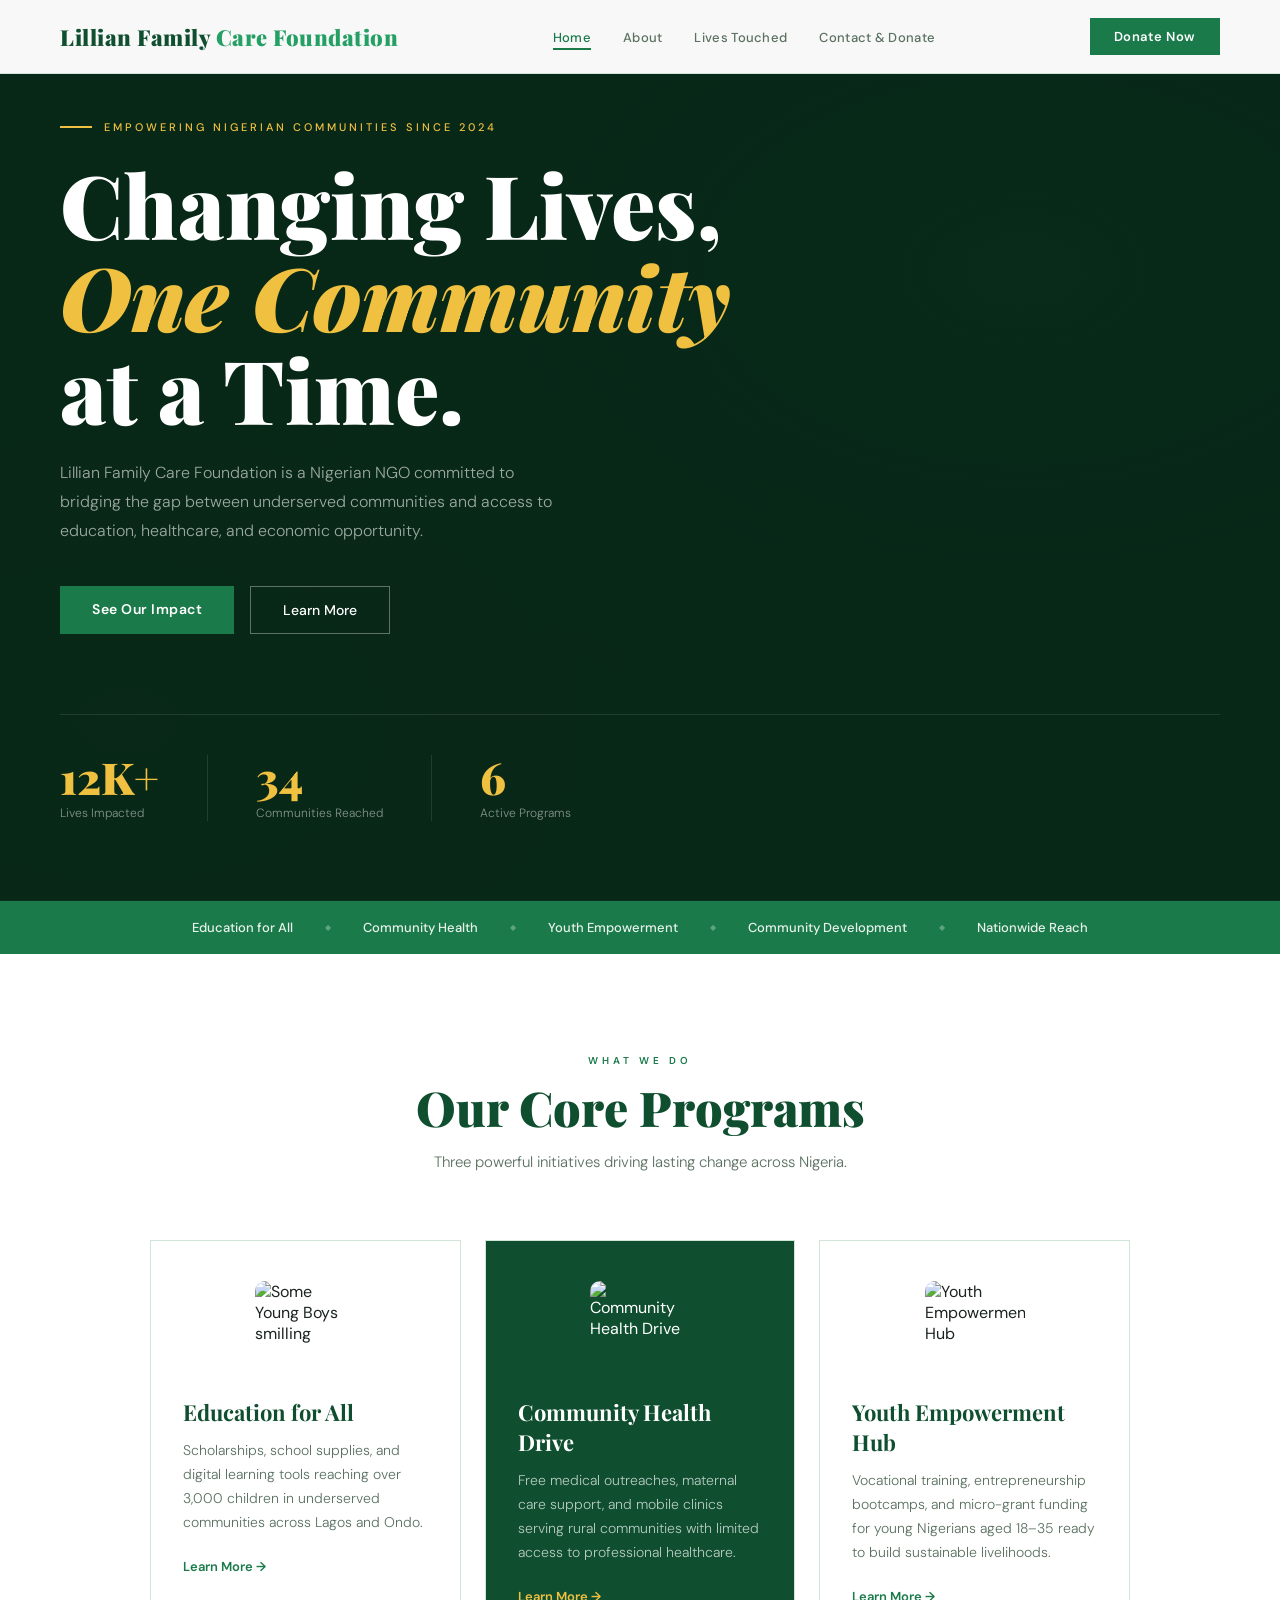
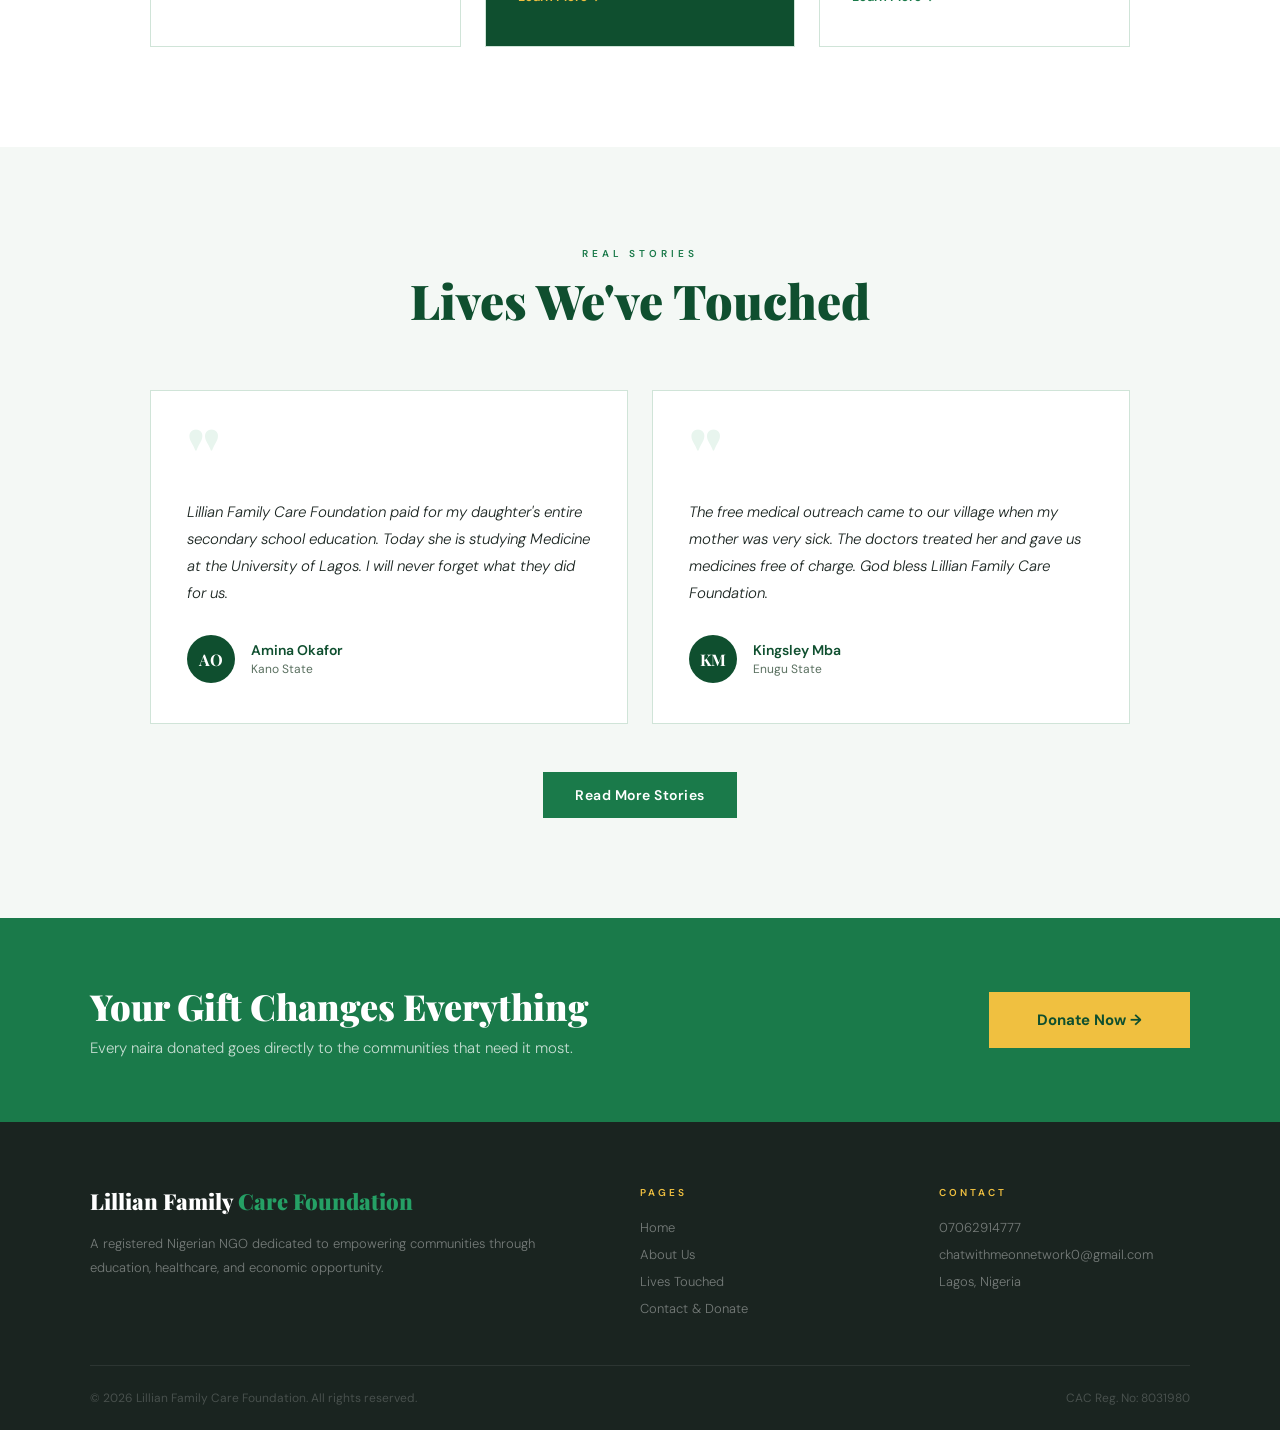
==== index.html @ 12ccfe1e "Add files via upload" ====
<!DOCTYPE html>
<html lang="en">
<head>
<meta charset="UTF-8"/>
<meta name="viewport" content="width=device-width, initial-scale=1.0"/>
<title>Lillian Family Care Foundation — Home</title>
<link href="https://fonts.googleapis.com/css2?family=Playfair+Display:ital,wght@0,400;0,700;0,900;1,400;1,700&family=DM+Sans:wght@300;400;500;600&display=swap" rel="stylesheet"/>
<link rel="stylesheet" href="stylesheet.css"/>
</head>
<body>

<!-- NAV -->
<nav class="navbar">
  <div class="nav-logo">Lillian Family  <span>Care Foundation</span></div>
  <ul class="nav-links">
    <li><a href="index.html" class="active">Home</a></li>
    <li><a href="about.html">About</a></li>
    <li><a href="lives.html">Lives Touched</a></li>
    <li><a href="contact.html">Contact & Donate</a></li>
  </ul>
  <a href="contact.html#donate" class="nav-donate">Donate Now</a>
  <button class="hamburger" onclick="toggleMenu()">☰</button>
</nav>

<!-- HERO -->
<section class="hero">
  <div class="hero-glow"></div>
  <div class="hero-content">
    <div class="hero-tag">Empowering Nigerian Communities Since 2024</div>
    <h1 class="hero-title">Changing Lives,<br/><em>One Community</em><br/>at a Time.</h1>
    <p class="hero-desc">Lillian Family Care Foundation is a Nigerian NGO committed to bridging the gap between underserved communities and access to education, healthcare, and economic opportunity.</p>
    <div class="hero-btns">
      <a href="lives.html" class="btn-primary">See Our Impact</a>
      <a href="about.html" class="btn-outline">Learn More</a>
    </div>
  </div>
  <div class="hero-stats">
    <div class="stat-card">
      <div class="stat-num">12K+</div>
      <div class="stat-label">Lives Impacted</div>
    </div>
    <div class="stat-card">
      <div class="stat-num">34</div>
      <div class="stat-label">Communities Reached</div>
    </div>
    <div class="stat-card">
      <div class="stat-num">6</div>
      <div class="stat-label">Active Programs</div>
    </div>
  </div>
</section>

<!-- MISSION STRIP -->
<section class="mission-strip">
  <div class="strip-inner">
    <div class="strip-item"> Education for All</div>
    <div class="strip-divider">◆</div>
    <div class="strip-item"> Community Health</div>
    <div class="strip-divider">◆</div>
    <div class="strip-item"> Youth Empowerment</div>
    <div class="strip-divider">◆</div>
    <div class="strip-item"> Community Development</div>
    <div class="strip-divider">◆</div>
    <div class="strip-item"> Nationwide Reach</div>
  </div>
</section>

<!-- WHAT WE DO -->
<section class="section">
  <div class="section-inner">
    <div class="section-header">
      <div class="eyebrow">What We Do</div>
      <h2 class="section-title">Our Core Programs</h2>
      <p class="section-sub">Three powerful initiatives driving lasting change across Nigeria.</p>
    </div>
    <div class="programs-grid">
      <div class="program-card">
      <img src="image/Education.jpg" alt="Some Young Boys smilling" class="card-img">
        <h3 class="program-name">Education for All</h3>
        <p class="program-desc">Scholarships, school supplies, and digital learning tools reaching over 3,000 children in underserved communities across Lagos and Ondo.</p>
        <a href="about.html" class="program-link">Learn More →</a>
      </div>
      <div class="program-card featured">
        <img src="image/Health.jpg" alt="Community Health Drive" class="card-img">
        <h3 class="program-name">Community Health Drive</h3>
        <p class="program-desc">Free medical outreaches, maternal care support, and mobile clinics serving rural communities with limited access to professional healthcare.</p>
        <a href="about.html" class="program-link">Learn More →</a>
      </div>
      <div class="program-card">
       <img src="image/Youth.jpg" alt="Youth Empowerment Hub" class="card-img">
        <h3 class="program-name">Youth Empowerment Hub</h3>
        <p class="program-desc">Vocational training, entrepreneurship bootcamps, and micro-grant funding for young Nigerians aged 18–35 ready to build sustainable livelihoods.</p>
        <a href="about.html" class="program-link">Learn More →</a>
      </div>
    </div>
  </div>
</section>

<!-- TESTIMONIAL PREVIEW -->
<section class="section alt-bg">
  <div class="section-inner">
    <div class="section-header">
      <div class="eyebrow">Real Stories</div>
      <h2 class="section-title">Lives We've Touched</h2>
    </div>
    <div class="testimonial-preview">
      <div class="testimonial-card">
        <div class="quote-mark">"</div>
        <p class="testimonial-text">Lillian Family Care Foundation paid for my daughter's entire secondary school education. Today she is studying Medicine at the University of Lagos. I will never forget what they did for us.</p>
        <div class="testimonial-author">
          <div class="author-avatar">AO</div>
          <div>
            <div class="author-name">Amina Okafor</div>
            <div class="author-location">Kano State</div>
          </div>
        </div>
      </div>
      <div class="testimonial-card">
        <div class="quote-mark">"</div>
        <p class="testimonial-text">The free medical outreach came to our village when my mother was very sick. The doctors treated her and gave us medicines free of charge. God bless Lillian Family Care Foundation.</p>
        <div class="testimonial-author">
          <div class="author-avatar">KM</div>
          <div>
            <div class="author-name">Kingsley Mba</div>
            <div class="author-location">Enugu State</div>
          </div>
        </div>
      </div>
    </div>
    <div class="center-btn">
      <a href="lives.html" class="btn-primary">Read More Stories</a>
    </div>
  </div>
</section>

<!-- DONATE BANNER -->
<section class="donate-banner">
  <div class="donate-banner-inner">
    <div>
      <h2 class="donate-banner-title">Your Gift Changes Everything</h2>
      <p class="donate-banner-sub">Every naira donated goes directly to the communities that need it most.</p>
    </div>
    <a href="contact.html#donate" class="btn-donate-big">Donate Now →</a>
  </div>
</section>

<!-- FOOTER -->
<footer class="footer">
  <div class="footer-inner">
    <div class="footer-brand">
      <div class="footer-logo">Lillian Family <span> Care Foundation</span></div>
      <p class="footer-desc">A registered Nigerian NGO dedicated to empowering communities through education, healthcare, and economic opportunity.</p>
    </div>
    <div class="footer-col">
      <div class="footer-col-title">Pages</div>
      <ul class="footer-links">
        <li><a href="index.html">Home</a></li>
        <li><a href="about.html">About Us</a></li>
        <li><a href="lives.html">Lives Touched</a></li>
        <li><a href="contact.html">Contact & Donate</a></li>
      </ul>
    </div>
    <div class="footer-col">
      <div class="footer-col-title">Contact</div>
      <ul class="footer-links">
        <li><a href="tel:07062914777">07062914777</a></li>
        <li><a href="mailto:chatwithmeonnetwork0@gmail.com" target="_blank" rel="noopener noreferrer">chatwithmeonnetwork0@gmail.com</a></li>
        <li>Lagos, Nigeria</li>
      </ul>
    </div>
  </div>
  <div class="footer-bottom">
    <span>© 2026 Lillian Family Care Foundation. All rights reserved.</span>
    <span>CAC Reg. No: 8031980</span>
  </div>
</footer>

<script src="script.js"></script>
</body>
</html>
---- stylesheet.css ----
/* ===== Stylesheet STYLES — Lillian Family Care Foundation ===== */

:root {
  --green: #1a7a4a;
  --green-dark: #0f4f2f;
  --green-light: #25a065;
  --green-pale: #e8f5ee;
  --accent: #f0c040;
  --white: #ffffff;
  --off: #f4f8f5;
  --text: #1a2420;
  --muted: #5a7060;
  --border: #d0e4d8;
  --shadow: 0 4px 24px rgba(26,122,74,0.10);
}

* { margin: 0; padding: 0; box-sizing: border-box; }
html { scroll-behavior: smooth; }

body {
  font-family: 'DM Sans', sans-serif;
  color: var(--text);
  background: var(--white);
  overflow-x: hidden;
}

/* ===== NAVBAR ===== */
.navbar {
  position: fixed; top: 0; left: 0; right: 0; z-index: 100;
  display: flex; justify-content: space-between; align-items: center;
  padding: 18px 60px;
  background: rgba(255,255,255,0.97);
  backdrop-filter: blur(12px);
  border-bottom: 1px solid var(--border);
  transition: box-shadow 0.3s;
}

.navbar.scrolled { box-shadow: 0 2px 20px rgba(0,0,0,0.08); }

.nav-logo {
  font-family: 'Playfair Display', serif;
  font-size: 22px; font-weight: 900;
  color: var(--green-dark); letter-spacing: 0.5px;
  text-decoration: none;
}
.nav-logo span { color: var(--green-light); }

.nav-links { display: flex; gap: 32px; list-style: none; }
.nav-links a {
  font-size: 13px; font-weight: 500;
  color: var(--muted); text-decoration: none;
  letter-spacing: 0.3px; transition: color 0.2s;
  padding-bottom: 2px;
}
.nav-links a:hover, .nav-links a.active {
  color: var(--green);
  border-bottom: 2px solid var(--green);
}

.nav-donate {
  background: var(--green);
  color: var(--white);
  padding: 10px 24px;
  font-size: 13px; font-weight: 600;
  border: none; cursor: pointer;
  letter-spacing: 0.5px;
  text-decoration: none;
  transition: background 0.2s;
}
.nav-donate:hover { background: var(--green-dark); }

.hamburger {
  display: none; font-size: 22px; cursor: pointer; color: var(--green-dark);
}

.mobile-menu {
  display: none; flex-direction: column;
  background: var(--white);
  border-top: 1px solid var(--border);
  padding: 16px 24px;
  position: fixed; top: 64px; left: 0; right: 0; z-index: 99;
}
.mobile-menu.open { display: flex; }
.mobile-menu a {
  padding: 12px 0; font-size: 15px; font-weight: 500;
  color: var(--text); text-decoration: none;
  border-bottom: 1px solid var(--border);
}
.mobile-menu a:last-child { border-bottom: none; }



/* ===== HERO (Home) ===== */
.hero {
  min-height: 100vh;
  background: var(--green-dark);
  display: flex; flex-direction: column; justify-content: center;
  padding: 120px 60px 80px;
  position: relative; overflow: hidden;
}

/*Add Backgground image*/
.hero {
  background-image: linear-gradient(rgba(0,0,0,0.5), rgba(0,0,0,0.5)), url('image/SmilingBoy.jpg');
  background-size: cover;
  background-position: center;
  background-repeat: no-repeat;
}

.hero-glow {
  position: absolute; top: 0; left: 0; right: 0; bottom: 0;
  background:
    radial-gradient(ellipse at 80% 30%, rgba(37,160,101,0.18) 0%, transparent 55%),
    radial-gradient(ellipse at 10% 80%, rgba(240,192,64,0.06) 0%, transparent 50%);
   opacity: 0.15; /* keep it subtle */
  pointer-events: none; /* decorative only */
}

.hero-content { position: relative; z-index: 1; max-width: 680px; }

.hero-tag {
  font-size: 11px; letter-spacing: 3px; text-transform: uppercase;
  color: var(--accent); font-weight: 500; margin-bottom: 24px;
  display: flex; align-items: center; gap: 12px;
  animation: fadeUp 0.8s ease both;
}
.hero-tag::before { content: ''; width: 32px; height: 1.5px; background: var(--accent); }

.hero-title {
  font-family: 'Playfair Display', serif;
  font-size: clamp(52px, 7vw, 88px);
  font-weight: 900; color: var(--white);
  line-height: 1.05; margin-bottom: 24px;
  animation: fadeUp 0.8s 0.1s ease both;
}
.hero-title em { font-style: italic; color: var(--accent); }

.hero-desc {
  font-size: 16px; color: rgba(255,255,255,0.6);
  line-height: 1.8; font-weight: 300; max-width: 500px;
  margin-bottom: 40px;
  animation: fadeUp 0.8s 0.2s ease both;
}

.hero-btns {
  display: flex; gap: 16px; flex-wrap: wrap;
  animation: fadeUp 0.8s 0.3s ease both;
}

.hero-stats {
  display: flex; gap: 0;
  margin-top: 80px;
  border-top: 1px solid rgba(255,255,255,0.1);
  padding-top: 40px;
  animation: fadeUp 0.8s 0.4s ease both;
  position: relative; z-index: 1;
}

.stat-card {
  padding-right: 48px; margin-right: 48px;
  border-right: 1px solid rgba(255,255,255,0.1);
}
.stat-card:last-child { border-right: none; }

.stat-num {
  font-family: 'Playfair Display', serif;
  font-size: 44px; font-weight: 900;
  color: var(--accent); line-height: 1; margin-bottom: 6px;
}
.stat-label { font-size: 12px; color: rgba(255,255,255,0.5); font-weight: 300; }



/* ===== PAGE HERO ===== */
.page-hero {
  background: var(--green-dark);
  padding: 160px 60px 80px;
  position: relative; overflow: hidden;
}

.page-hero::before {
  content: '';
  position: absolute; top: 0; left: 0; right: 0; bottom: 0;
  background: radial-gradient(ellipse at 70% 50%, rgba(37,160,101,0.15) 0%, transparent 60%);
}
.page-hero-content { position: relative; z-index: 1; max-width: 600px; }

.page-hero-title {
  font-family: 'Playfair Display', serif;
  font-size: clamp(40px, 5vw, 64px);
  font-weight: 900; color: var(--white); line-height: 1.1;
  margin: 12px 0 20px;
  animation: fadeUp 0.7s ease both;
}
.page-hero-sub {
  font-size: 15px; color: rgba(255,255,255,0.6);
  line-height: 1.8; font-weight: 300;
  animation: fadeUp 0.7s 0.15s ease both;
}



/* ===== BUTTONS ===== */
.btn-primary {
  background: var(--green);
  color: var(--white);
  padding: 14px 32px;
  font-size: 14px; font-weight: 600;
  border: none; cursor: pointer;
  letter-spacing: 0.5px; text-decoration: none;
  display: inline-block;
  transition: background 0.2s, transform 0.2s;
}
.btn-primary:hover { background: var(--green-dark); transform: translateY(-1px); }
.btn-primary.full-width { width: 100%; text-align: center; }

.btn-outline {
  background: transparent;
  color: var(--white);
  padding: 14px 32px;
  font-size: 14px; font-weight: 500;
  border: 1.5px solid rgba(255,255,255,0.35);
  cursor: pointer; text-decoration: none;
  display: inline-block;
  transition: border-color 0.2s;
}
.btn-outline:hover { border-color: var(--white); }



/* ===== MISSION STRIP ===== */
.mission-strip {
  background: var(--green);
  padding: 18px 0; overflow: hidden;
}
.strip-inner {
  display: flex; align-items: center; justify-content: center;
  flex-wrap: wrap; gap: 20px 32px;
  padding: 0 60px;
}
.strip-item { font-size: 13px; color: rgba(255,255,255,0.9); font-weight: 500; white-space: nowrap; }
.strip-divider { color: rgba(255,255,255,0.3); font-size: 8px; }



/* ===== SECTIONS ===== */
.section { padding: 100px 0; }
.section.alt-bg { background: var(--off); }
.section-inner { max-width: 1100px; margin: 0 auto; padding: 0 60px; }
.section-inner.two-col { display: grid; grid-template-columns: 1fr 1fr; gap: 80px; align-items: start; }

.section-header { text-align: center; margin-bottom: 64px; }

.eyebrow {
  font-size: 10px; letter-spacing: 4px; text-transform: uppercase;
  color: var(--green); font-weight: 600; margin-bottom: 14px;
  display: flex; align-items: center; gap: 10px;
}
.eyebrow::before { content: ''; width: 24px; height: 1.5px; background: var(--green); }
.section-header .eyebrow { justify-content: center; }
.section-header .eyebrow::before { display: none; }

.section-title {
  font-family: 'Playfair Display', serif;
  font-size: clamp(32px, 4vw, 48px);
  font-weight: 900; color: var(--green-dark); line-height: 1.1;
  margin-bottom: 16px;
}

.section-sub {
  font-size: 15px; color: var(--muted);
  line-height: 1.8; font-weight: 300;
  max-width: 520px; margin: 0 auto;
}

.body-text {
  font-size: 15px; color: var(--muted);
  line-height: 1.9; font-weight: 300;
}



/* ===== PROGRAMS GRID ===== */
.programs-grid {
  display: grid; grid-template-columns: repeat(3,1fr); gap: 24px;
}

.program-card {
  border: 1px solid var(--border);
  padding: 40px 32px;
  transition: transform 0.3s, box-shadow 0.3s;
  background: var(--white);
}
.program-card:hover { transform: translateY(-6px); box-shadow: var(--shadow); }
.program-card.featured { background: var(--green-dark); color: var(--white); }
.program-card.featured .program-name { color: var(--white); }
.program-card.featured .program-desc { color: rgba(255,255,255,0.7); }
.program-card.featured .program-link { color: var(--accent); }

.card-img {
  width: 100px;
  height: 100px;
  border-radius: 10%;        /* circle */
  object-fit: cover;
  display: block;
  margin: 0 auto 1rem;       /* centers image, adds space below */
}

.program-name {
  font-family: 'Playfair Display', serif;
  font-size: 22px; font-weight: 700;
  color: var(--green-dark); margin-bottom: 12px;
}
.program-desc { font-size: 14px; color: var(--muted); line-height: 1.7; font-weight: 300; margin-bottom: 20px; }
.program-link { font-size: 13px; font-weight: 600; color: var(--green); text-decoration: none; }
.program-link:hover { text-decoration: underline; }



/* ===== TESTIMONIALS ===== */
.testimonial-preview {
  display: grid; grid-template-columns: 1fr 1fr; gap: 24px; margin-bottom: 48px;
}

.testimonial-card, .testimonial-full {
  background: var(--white);
  border: 1px solid var(--border);
  padding: 40px 36px;
  position: relative;
}

.quote-mark {
  font-family: 'Playfair Display', serif;
  font-size: 80px; font-weight: 900;
  color: var(--green-pale);
  line-height: 0.6; margin-bottom: 20px;
}

.testimonial-text {
  font-size: 15px; color: var(--text);
  line-height: 1.8; font-weight: 300; font-style: italic;
  margin-bottom: 28px;
}

.testimonial-author { display: flex; align-items: center; gap: 16px; }
.author-avatar {
  width: 48px; height: 48px; border-radius: 50%;
  background: var(--green-dark);
  display: flex; align-items: center; justify-content: center;
  font-family: 'Playfair Display', serif;
  font-size: 16px; font-weight: 700; color: var(--white);
  flex-shrink: 0;
}
.author-name { font-size: 14px; font-weight: 600; color: var(--green-dark); }
.author-location { font-size: 12px; color: var(--muted); margin-top: 2px; }

.center-btn { text-align: center; }



/* ===== DONATE BANNER ===== */
.donate-banner {
  background: var(--green);
  padding: 64px 60px;
}
.donate-banner-inner {
  max-width: 1100px; margin: 0 auto;
  display: flex; justify-content: space-between; align-items: center; gap: 32px;
  flex-wrap: wrap;
}
.donate-banner-title {
  font-family: 'Playfair Display', serif;
  font-size: 36px; font-weight: 900; color: var(--white); margin-bottom: 8px;
}
.donate-banner-sub { font-size: 15px; color: rgba(255,255,255,0.75); font-weight: 300; }

.btn-donate-big {
  background: var(--accent);
  color: var(--green-dark);
  padding: 18px 48px;
  font-size: 15px; font-weight: 700;
  border: none; cursor: pointer;
  white-space: nowrap; text-decoration: none;
  display: inline-block;
  transition: opacity 0.2s, transform 0.2s;
}
.btn-donate-big:hover { opacity: 0.9; transform: translateY(-2px); }



/* ===== FOOTER ===== */
.footer { background: var(--text); padding: 64px 60px 0; }
.footer-inner {
  max-width: 1100px; margin: 0 auto;
  display: grid; grid-template-columns: 2fr 1fr 1fr; gap: 48px;
  padding-bottom: 48px;
  border-bottom: 1px solid rgba(255,255,255,0.08);
}
.footer-logo {
  font-family: 'Playfair Display', serif;
  font-size: 22px; font-weight: 900; color: var(--white); margin-bottom: 16px;
}
.footer-logo span { color: var(--green-light); }
.footer-desc { font-size: 13px; color: rgba(255,255,255,0.4); line-height: 1.8; font-weight: 300; }
.footer-col-title {
  font-size: 10px; letter-spacing: 3px; text-transform: uppercase;
  color: var(--accent); font-weight: 600; margin-bottom: 20px;
}
.footer-links { list-style: none; display: flex; flex-direction: column; gap: 10px; }
.footer-links a, .footer-links li {
  font-size: 13px; color: rgba(255,255,255,0.4);
  text-decoration: none; font-weight: 300; transition: color 0.2s;
}
.footer-links a:hover { color: var(--white); }
.footer-bottom {
  max-width: 1100px; margin: 0 auto;
  display: flex; justify-content: space-between;
  font-size: 12px; color: rgba(255,255,255,0.2);
  padding: 24px 0;
}




/* ===== ABOUT PAGE ===== */
#about-hero{
background-image: linear-gradient(rgba(0,0,0,0.5), rgba(0,0,0,0.5)), url('image/livestouched.jpg');
  background-size: cover;
  background-position: center;
  background-repeat: no-repeat;
  
}

.story-stats {
  display: grid; grid-template-columns: 1fr 1fr; gap: 1px;
  background: var(--border); border: 1px solid var(--border);
}
.story-stat {
  background: var(--off);
  padding: 36px 28px;
}
.big-num {
  font-family: 'Playfair Display', serif;
  font-size: 52px; font-weight: 900; color: var(--green); line-height: 1; margin-bottom: 8px;
}
.big-label { font-size: 12px; letter-spacing: 2px; text-transform: uppercase; color: var(--muted); }

.mv-grid { display: grid; grid-template-columns: 1fr 1fr; gap: 24px; }
.mv-card {
  padding: 48px 40px;
  border: 1px solid var(--border);
}
.mv-card.mission { background: var(--green-dark); border-color: var(--green-dark); }
.mv-card.vision { background: var(--white); }
.mv-title {
  font-family: 'Playfair Display', serif;
  font-size: 28px; font-weight: 700;
  margin-bottom: 16px;
}
.mv-card.mission .mv-title, .mv-card.mission .mv-text { color: var(--white); }
.mv-card.vision .mv-title { color: var(--green-dark); }
.mv-text { font-size: 15px; line-height: 1.8; font-weight: 300; }
.mv-card.vision .mv-text { color: var(--muted); }

.values-grid { display: grid; grid-template-columns: repeat(3,1fr); gap: 20px; }
.value-card {
  border: 1px solid var(--border);
  padding: 32px 28px;
  border-top: 3px solid var(--green);
  background: var(--white);
  transition: box-shadow 0.3s;
}
.value-card:hover { box-shadow: var(--shadow); }
.value-num { font-size: 11px; letter-spacing: 2px; color: var(--green); font-weight: 600; margin-bottom: 12px; }
.value-title {
  font-family: 'Playfair Display', serif;
  font-size: 20px; font-weight: 700; color: var(--green-dark); margin-bottom: 10px;
}
.value-desc { font-size: 13px; color: var(--muted); line-height: 1.7; font-weight: 300; }

.programs-detail { display: flex; flex-direction: column; gap: 24px; }
.prog-detail-card {
  border: 1px solid var(--border);
  padding: 40px;
  background: var(--white);
}
.prog-detail-header { display: flex; align-items: center; gap: 16px; margin-bottom: 16px; }
.prog-detail-title {
  font-family: 'Playfair Display', serif;
  font-size: 24px; font-weight: 700; color: var(--green-dark);
}
.prog-detail-desc { font-size: 14px; color: var(--muted); line-height: 1.8; font-weight: 300; margin-bottom: 24px; }
.prog-detail-stats { display: flex; gap: 32px; flex-wrap: wrap; border-top: 1px solid var(--border); padding-top: 20px; }
.pd-stat { font-size: 13px; color: var(--muted); }
.pd-stat span { font-weight: 600; color: var(--green); }



/* ===== LIVES PAGE ===== */

/*Add Backgground image*/
/*#lives-hero {
  background-image: linear-gradient(rgba(0,0,0,0.5), rgba(0,0,0,0.5)), url('image/livestouched.jpg');
  background-size: cover;
  background-position: center;
  background-repeat: no-repeat;
}*/

.lives-page-hero {
  background: var(--green-dark);
  padding: 160px 60px 80px;
  position: relative; overflow: hidden;
}

.lives-page-hero::before {
  content: '';
  position: absolute; top: 0; left: 0; right: 0; bottom: 0;
  background: radial-gradient(ellipse at 70% 50%, rgba(37,160,101,0.15) 0%, transparent 60%);
}
.lives-page-hero-content { position: relative; z-index: 1; max-width: 600px; }

.lives-page-hero-title {
  font-family: 'Playfair Display', serif;
  font-size: clamp(40px, 5vw, 64px);
  font-weight: 900; color: var(--white); line-height: 1.1;
  margin: 12px 0 20px;
  animation: fadeUp 0.7s ease both;
}
.lives-page-hero-sub {
  font-size: 15px; color: rgba(255,255,255,0.6);
  line-height: 1.8; font-weight: 300;
  animation: fadeUp 0.7s 0.15s ease both;
}


.impact-bar { background: var(--green-dark); padding: 48px 60px; }
.impact-bar-inner {
  max-width: 1100px; margin: 0 auto;
  display: grid; grid-template-columns: repeat(4,1fr); gap: 24px;
}
.impact-num-item { text-align: center; }
.impact-big-num {
  font-family: 'Playfair Display', serif;
  font-size: 48px; font-weight: 900; color: var(--accent); line-height: 1; margin-bottom: 8px;
}
.impact-num-label { font-size: 12px; color: rgba(255,255,255,0.5); font-weight: 300; }

.articles-grid { display: grid; grid-template-columns: 1fr 1fr; gap: 24px; }
.article-card {
  border: 1px solid var(--border);
  padding: 36px 32px;
  background: var(--white);
  transition: box-shadow 0.3s, transform 0.3s;
}
.article-card:hover { box-shadow: var(--shadow); transform: translateY(-4px); }
.article-card.featured-article { grid-column: span 2; background: var(--green-dark); }
.article-card.featured-article .article-title { color: var(--white); font-size: 28px; }
.article-card.featured-article .article-excerpt { color: rgba(255,255,255,0.7); }
.article-card.featured-article .article-meta { border-top-color: rgba(255,255,255,0.15); }
.article-card.featured-article .article-date,
.article-card.featured-article .article-location { color: rgba(255,255,255,0.5); }

.article-tag {
  display: inline-block;
  font-size: 10px; letter-spacing: 2px; text-transform: uppercase;
  color: var(--green); font-weight: 600;
  border: 1px solid var(--green);
  padding: 4px 10px; margin-bottom: 16px;
}
.article-card.featured-article .article-tag { color: var(--accent); border-color: var(--accent); }

.article-title {
  font-family: 'Playfair Display', serif;
  font-size: 22px; font-weight: 700; color: var(--green-dark);
  line-height: 1.2; margin-bottom: 14px;
}
.article-excerpt { font-size: 14px; color: var(--muted); line-height: 1.8; font-weight: 300; margin-bottom: 20px; }
.article-meta {
  display: flex; gap: 20px;
  border-top: 1px solid var(--border); padding-top: 16px;
}
.article-date, .article-location { font-size: 12px; color: var(--muted); }

.testimonials-grid { display: grid; grid-template-columns: 1fr 1fr; gap: 24px; }



/* ===== CONTACT PAGE ===== */
#contact-hero {
  background-image: linear-gradient(rgba(0,0,0,0.5), rgba(0,0,0,0.5)), url('image/danielkirsch-old-man-4395870_1920.jpg');
  background-size: cover;
  background-position: center;
  background-repeat: no-repeat;
  
}


.contact-items { display: flex; flex-direction: column; gap: 28px; margin-top: 8px; }
.contact-item { display: flex; gap: 20px; align-items: flex-start; }
.contact-icon {
  width: 48px; height: 48px;
  background: var(--green-pale);
  display: flex; align-items: center; justify-content: center;
  font-size: 20px; flex-shrink: 0;
  border: 1px solid var(--border);
}
.contact-key { font-size: 10px; letter-spacing: 2px; text-transform: uppercase; color: var(--muted); margin-bottom: 4px; }
.contact-val { font-size: 15px; font-weight: 500; color: var(--green-dark); }

.contact-form-wrap { padding-top: 8px; }
.contact-form { margin-top: 20px; }
.form-row { display: grid; grid-template-columns: 1fr 1fr; gap: 16px; }
.form-group { margin-bottom: 18px; }
.form-label { font-size: 11px; letter-spacing: 2px; text-transform: uppercase; color: var(--muted); display: block; margin-bottom: 8px; font-weight: 500; }
.form-input {
  width: 100%; border: 1.5px solid var(--border);
  padding: 12px 16px; font-size: 14px;
  font-family: 'DM Sans', sans-serif; color: var(--text);
  outline: none; background: var(--off);
  transition: border-color 0.2s;
}
.form-input:focus { border-color: var(--green); background: var(--white); }
textarea.form-input { resize: vertical; }

.success-msg {
  margin-top: 16px; padding: 14px 20px;
  background: var(--green-pale); border: 1px solid var(--border);
  font-size: 14px; color: var(--green-dark); font-weight: 500;
  animation: fadeUp 0.4s ease;
}

/* ===== DONATE SECTION ===== */
.donate-layout { display: grid; grid-template-columns: 1fr 1fr; gap: 32px; margin-bottom: 48px; }

.bank-card {
  background: var(--white); border: 1px solid var(--border);
  padding: 40px 36px;
  border-top: 4px solid var(--green);
}
.bank-card-header { display: flex; gap: 16px; align-items: center; margin-bottom: 32px; }
.bank-icon { font-size: 36px; }
.bank-card-title {
  font-family: 'Playfair Display', serif;
  font-size: 22px; font-weight: 700; color: var(--green-dark);
}
.bank-card-sub { font-size: 13px; color: var(--muted); }

.bank-details { border: 1px solid var(--border); margin-bottom: 24px; }
.bank-row {
  display: flex; justify-content: space-between; align-items: center;
  padding: 16px 20px; border-bottom: 1px solid var(--border);
}
.bank-row:last-child { border-bottom: none; }
.bank-key { font-size: 12px; color: var(--muted); font-weight: 400; }
.bank-val { font-size: 15px; font-weight: 600; color: var(--green-dark); }
.acct-num { font-size: 20px; font-family: monospace; color: var(--green); letter-spacing: 2px; }

.copy-btn {
  width: 100%; padding: 12px;
  background: var(--green-pale); border: 1.5px solid var(--green);
  color: var(--green); font-size: 13px; font-weight: 600;
  cursor: pointer; transition: background 0.2s;
  margin-bottom: 8px;
}
.copy-btn:hover { background: var(--green); color: var(--white); }
.copy-success { font-size: 13px; color: var(--green); font-weight: 500; text-align: center; padding: 8px; }
.bank-note { font-size: 12px; color: var(--muted); line-height: 1.6; margin-top: 16px; font-style: italic; }

.donation-impact { background: var(--green-dark); padding: 40px 36px; }
.impact-title {
  font-family: 'Playfair Display', serif;
  font-size: 22px; font-weight: 700; color: var(--white); margin-bottom: 28px;
}
.impact-levels { display: flex; flex-direction: column; gap: 0; }
.impact-level {
  display: flex; align-items: center; gap: 20px;
  padding: 16px 0; border-bottom: 1px solid rgba(255,255,255,0.08);
}
.impact-level:last-child { border-bottom: none; }
.impact-amount {
  font-family: 'Playfair Display', serif;
  font-size: 20px; font-weight: 700;
  color: var(--accent); min-width: 100px; flex-shrink: 0;
}
.impact-desc { font-size: 13px; color: rgba(255,255,255,0.6); font-weight: 300; line-height: 1.5; }

.donation-form-wrap {
  background: var(--white); border: 1px solid var(--border);
  padding: 48px 40px;
}
.donation-form-title {
  font-family: 'Playfair Display', serif;
  font-size: 26px; font-weight: 700; color: var(--green-dark); margin-bottom: 12px;
}
.donation-form-sub { font-size: 14px; color: var(--muted); line-height: 1.7; margin-bottom: 32px; }
.donation-form { margin-top: 8px; }

/* ===== ANIMATIONS ===== */
@keyframes fadeUp {
  from { opacity: 0; transform: translateY(28px); }
  to { opacity: 1; transform: translateY(0); }
}


/* ===== RESPONSIVE ===== */
@media (max-width: 900px) {
  html, body{
    max-width: 100%;
    overflow-x:hidden;
    word-break: break-word;
    overflow-wrap: anywhere;
  }

  img{
    max-width: 100%;
    height: auto;
  }

  .navbar { padding: 16px 24px; }
  .nav-links, .nav-donate { display: none; }
  .hamburger { display: block; }

  .hero { padding: 100px 24px 60px; }
  .hero-stats { flex-direction: column; gap: 24px; }
  .stat-card { border-right: none; border-bottom: 1px solid rgba(255,255,255,0.1); padding: 0 0 24px; margin: 0; }
  .stat-card:last-child { border-bottom: none; }

  .hero {
    background-image: linear-gradient(rgba(0,0,0,0.5), rgba(0,0,0,0.5)), url('image/SmilingBoy.jpg');
    background-position: top center;
    min-height: 60vh;
  }

  
  .page-hero { padding: 120px 24px 60px; }

  .mission-strip { padding: 16px 24px; }

  .section { padding: 60px 0; }
  .section-inner { padding: 0 24px; }
  .section-inner.two-col { grid-template-columns: 1fr; gap: 48px; }
  .values-grid { grid-template-rows: 1fr;}
  /*.value-card{grid-template-rows: 1fr;}*/

  .programs-grid { grid-template-columns: 1fr; }
  .testimonial-preview { grid-template-columns: 1fr; }

  .donate-banner { padding: 48px 24px; }
  .donate-banner-inner { flex-direction: column; align-items: flex-start; }

  .footer { padding: 48px 24px 0; }
  .footer-inner { grid-template-columns: 1fr; gap: 32px; }
  .footer-bottom { flex-direction: column; gap: 8px; padding: 20px 0; }

  .story-stats { grid-template-columns: 1fr 1fr; }
  .mv-grid { grid-template-columns: 1fr; }
  .values-grid { grid-template-columns: 1fr 1fr; }

  .impact-bar { padding: 40px 24px; }
  .impact-bar-inner { grid-template-columns: 1fr 1fr; }

  .articles-grid { grid-template-columns: 1fr; }
  .article-card.featured-article { grid-column: span 1; }
  .testimonials-grid { grid-template-columns: 1fr; }

  .form-row { grid-template-columns: 1fr; }
  .donate-layout { grid-template-columns: 1fr; }
  .donation-form-wrap { padding: 32px 24px; }
}
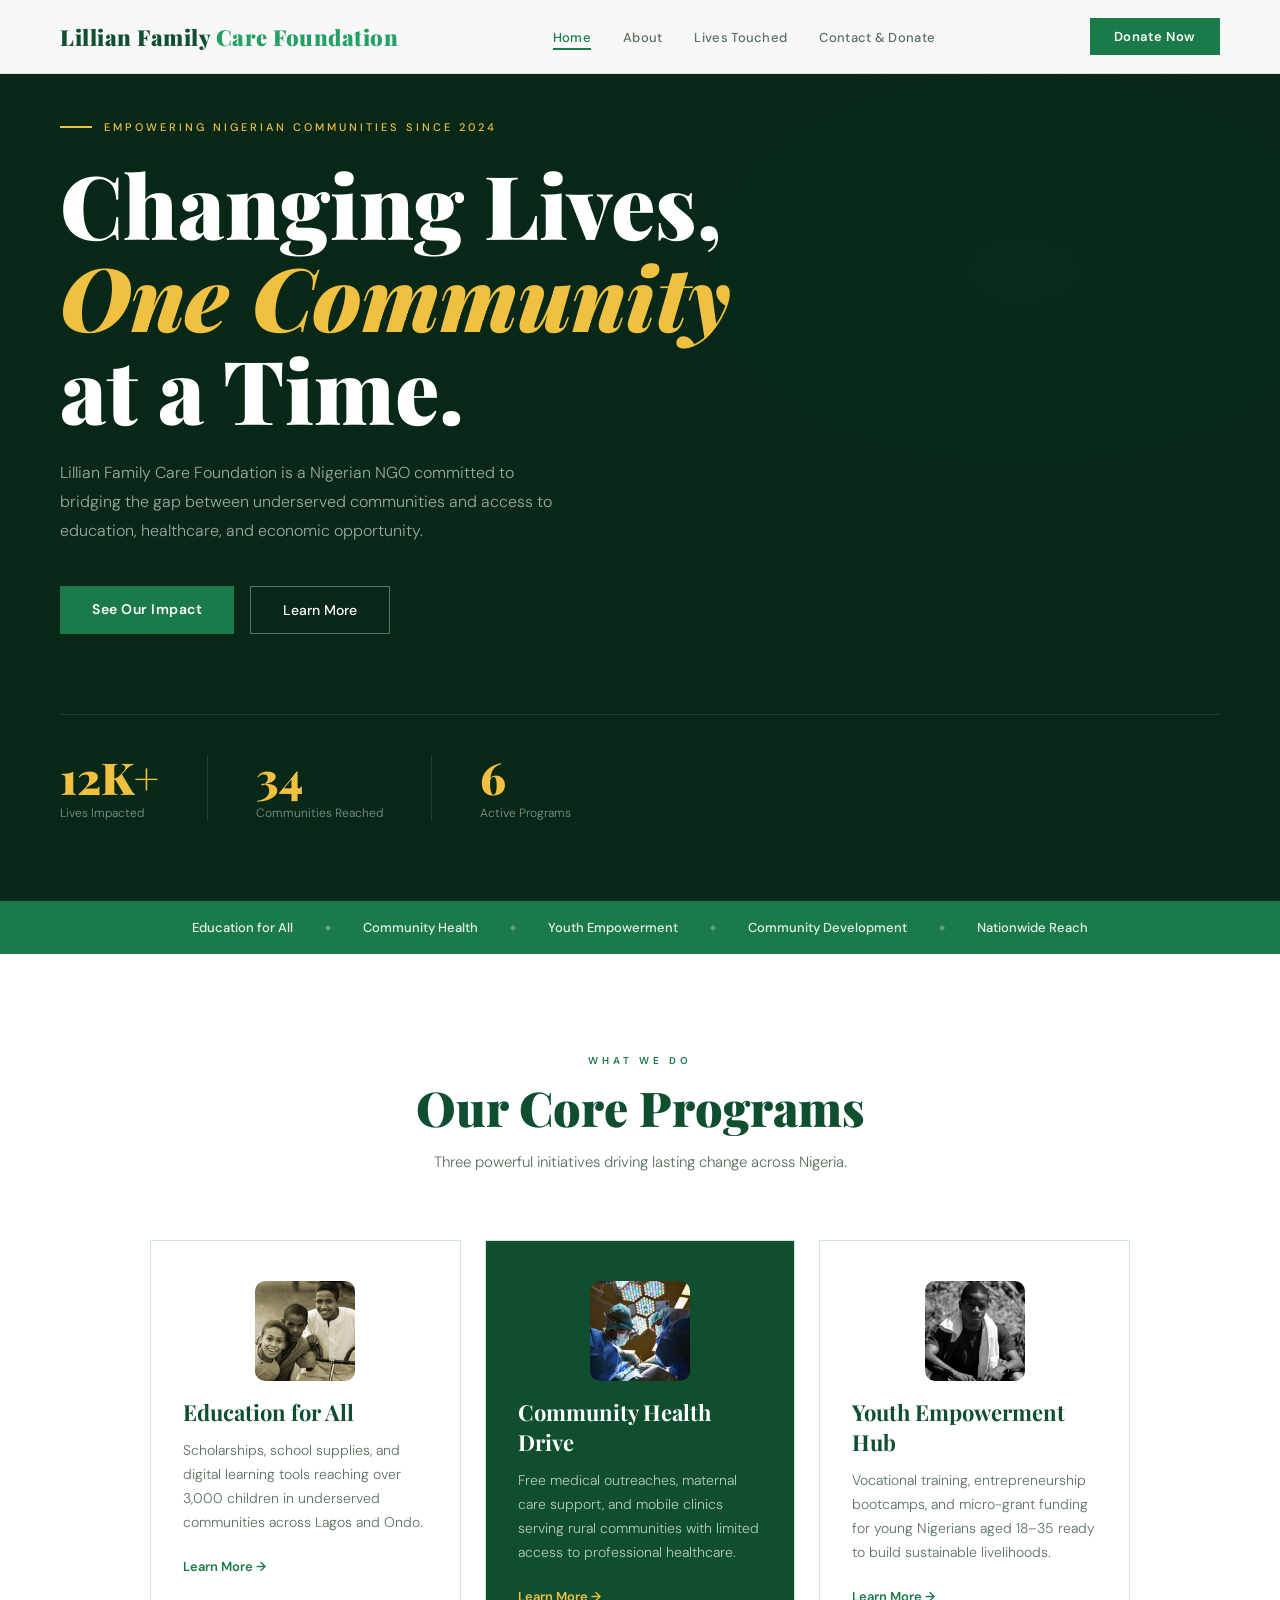
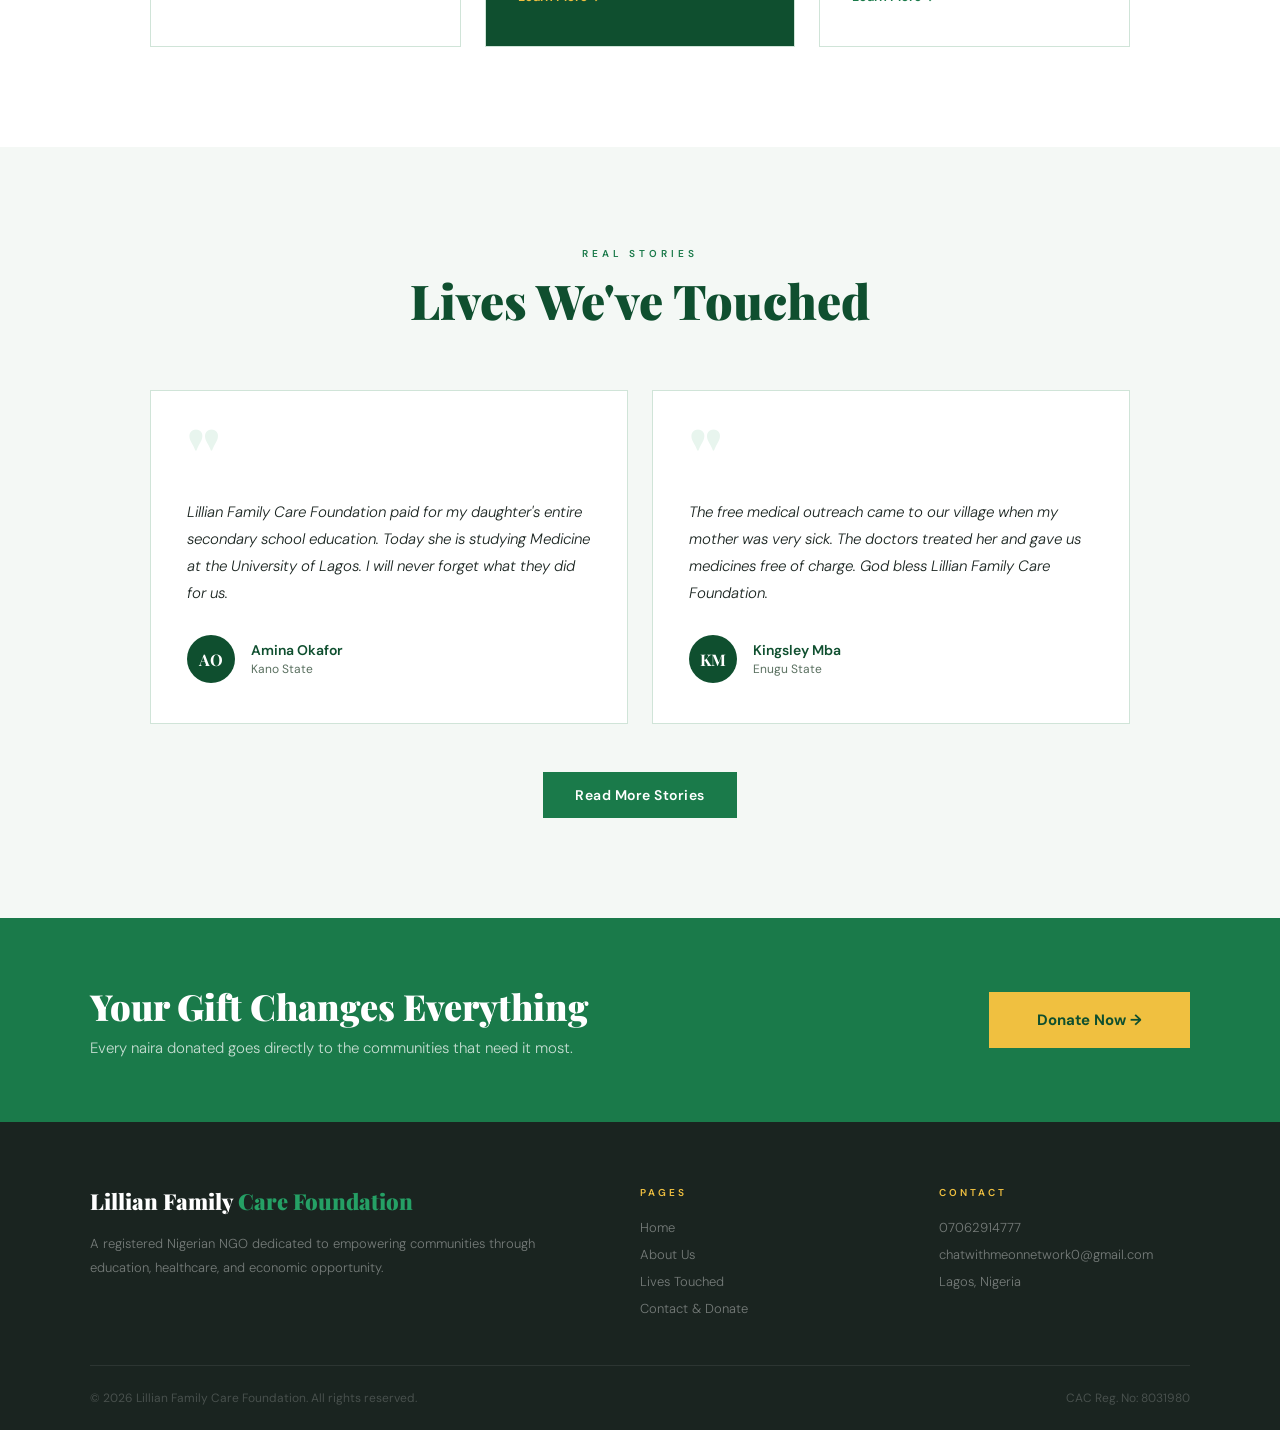
==== commit e9f53099: "Update image sources for program cards" ====
--- a/index.html
+++ b/index.html
@@ -75,19 +75,19 @@
     </div>
     <div class="programs-grid">
       <div class="program-card">
-      <img src="image/Education.jpg" alt="Some Young Boys smilling" class="card-img">
+      <img src="Education.jpg" alt="Some Young Boys smiling" class="card-img">
         <h3 class="program-name">Education for All</h3>
         <p class="program-desc">Scholarships, school supplies, and digital learning tools reaching over 3,000 children in underserved communities across Lagos and Ondo.</p>
         <a href="about.html" class="program-link">Learn More →</a>
       </div>
       <div class="program-card featured">
-        <img src="image/Health.jpg" alt="Community Health Drive" class="card-img">
+        <img src="Health.jpg" alt="Community Health Drive" class="card-img">
         <h3 class="program-name">Community Health Drive</h3>
         <p class="program-desc">Free medical outreaches, maternal care support, and mobile clinics serving rural communities with limited access to professional healthcare.</p>
         <a href="about.html" class="program-link">Learn More →</a>
       </div>
       <div class="program-card">
-       <img src="image/Youth.jpg" alt="Youth Empowerment Hub" class="card-img">
+       <img src="Youth.jpg" alt="Youth Empowerment Hub" class="card-img">
         <h3 class="program-name">Youth Empowerment Hub</h3>
         <p class="program-desc">Vocational training, entrepreneurship bootcamps, and micro-grant funding for young Nigerians aged 18–35 ready to build sustainable livelihoods.</p>
         <a href="about.html" class="program-link">Learn More →</a>
@@ -177,4 +177,4 @@
 
 <script src="script.js"></script>
 </body>
-</html>+</html>
